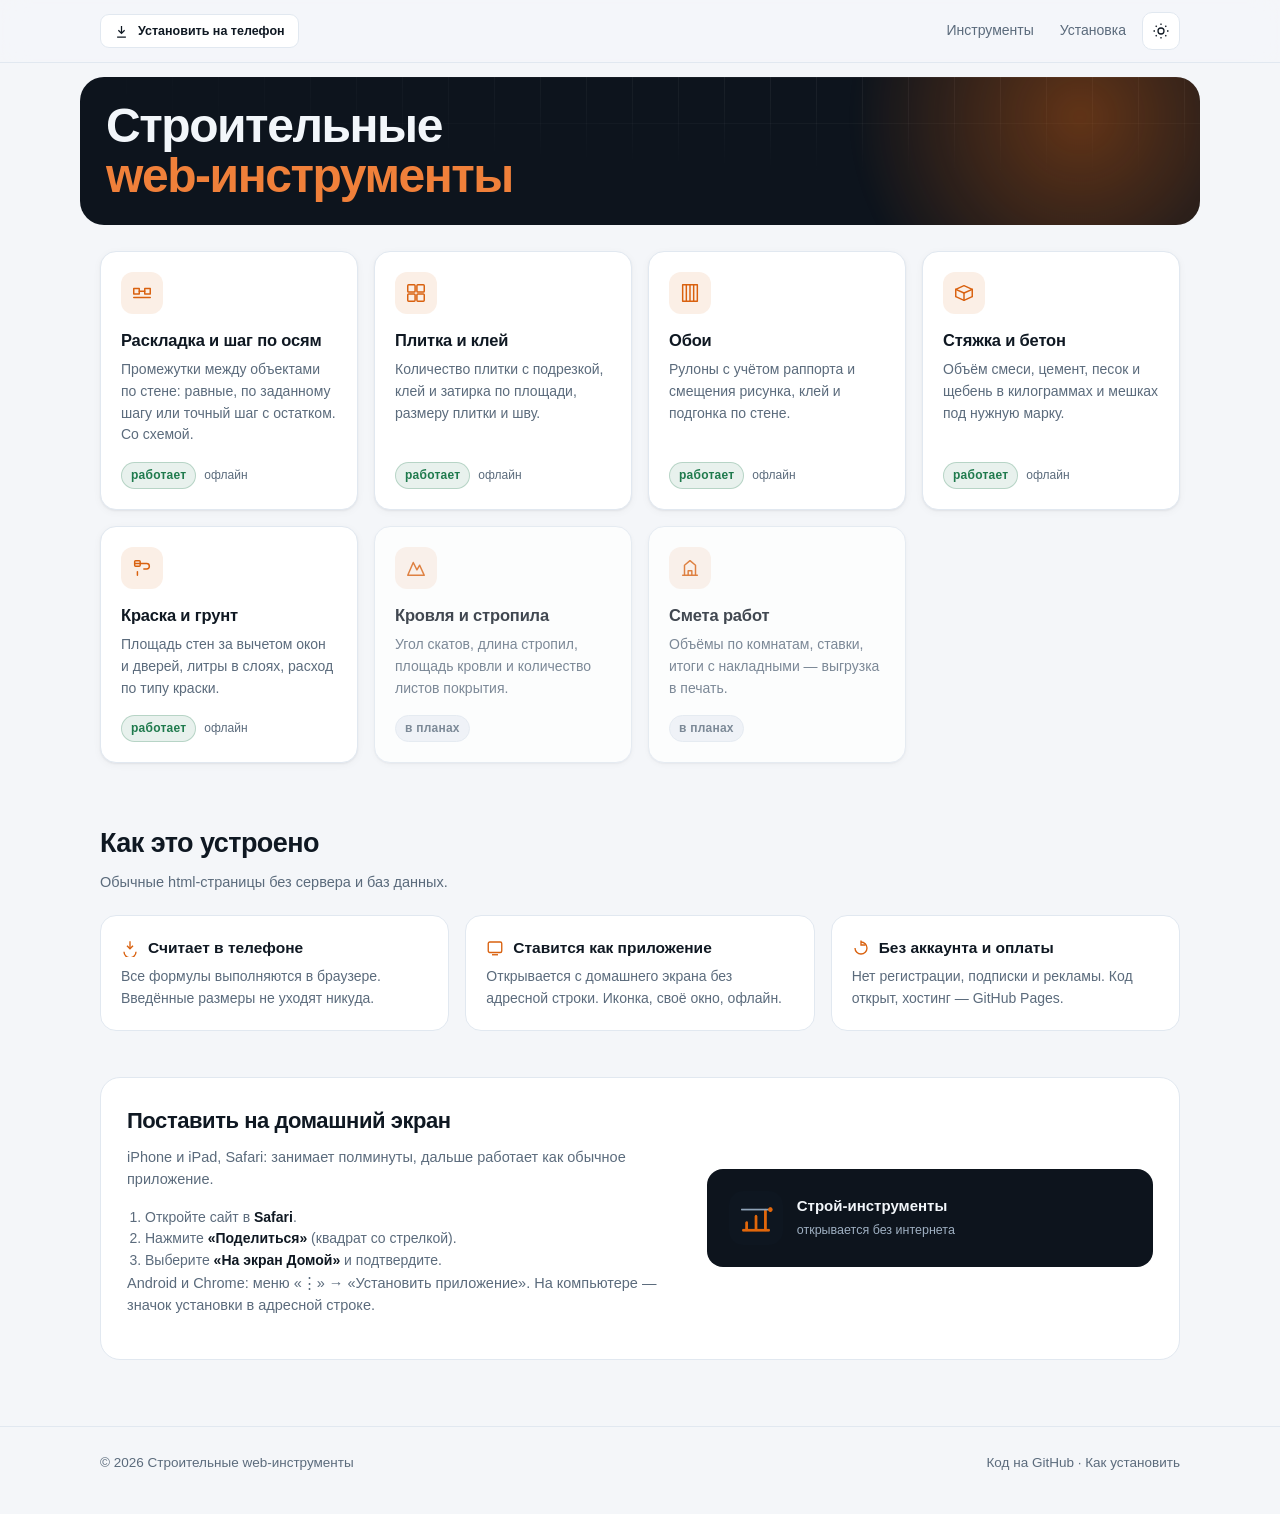
==== index.html @ ab7a718c "Канва без цикла размеров, подпись «Шаг по осям» возвращена" ====
<!DOCTYPE html>
<html lang="ru" data-theme="light">
<head>
<meta charset="utf-8">
<meta name="viewport" content="width=device-width, initial-scale=1, viewport-fit=cover">
<title>Строительные web-инструменты</title>
<meta name="description" content="Расчёты для стройки и отделки прямо в браузере: плитка, обои, стяжка и бетон. Работают офлайн, ставятся на домашний экран как приложение.">
<meta name="theme-color" content="#0d141d">
<meta name="apple-mobile-web-app-capable" content="yes">
<meta name="apple-mobile-web-app-status-bar-style" content="black-translucent">
<meta name="apple-mobile-web-app-title" content="Строй-инструменты">
<link rel="manifest" href="manifest.webmanifest">
<link rel="icon" href="assets/icons/favicon-32.png" sizes="32x32">
<link rel="apple-touch-icon" href="assets/icons/apple-touch-icon.png">
<link rel="stylesheet" href="assets/style.css?v=20261125k">
<meta property="og:type" content="website">
<meta property="og:title" content="Строительные web-инструменты">
<meta property="og:description" content="Калькуляторы для стройки: плитка, обои, бетон. Офлайн, без регистрации.">
<meta property="og:url" content="https://nikolarsen.github.io/">
<meta property="og:image" content="https://nikolarsen.github.io/assets/icons/icon-512.png">
</head>
<body>

<header class="top">
  <div class="wrap top__in">
    <button class="btn btn--soft btn--sm" id="installBtn" type="button" hidden>
      <svg viewBox="0 0 24 24"><path d="M12 3v12M7 10l5 5 5-5M5 21h14"/></svg>
      Установить на телефон
    </button>
    <nav class="top__nav">
      <a class="top__link" href="#tools">Инструменты</a>
      <a class="top__link" href="#install">Установка</a>
      <button class="icon-btn" id="themeBtn" type="button" aria-label="Переключить тему" title="Тема">
        <svg viewBox="0 0 24 24"><circle cx="12" cy="12" r="4"/><path d="M12 2v2M12 20v2M2 12h2M20 12h2M4.9 4.9l1.4 1.4M17.7 17.7l1.4 1.4M19.1 4.9l-1.4 1.4M6.3 17.7l-1.4 1.4"/></svg>
      </button>
    </nav>
  </div>
</header>

<main>
  <section class="hero" aria-labelledby="heroTitle">
    <div class="hero__in">
      <h1 id="heroTitle">Строительные<br><em>web-инструменты</em></h1>
    </div>
  </section>

  <section id="tools">
    <div class="wrap">
      <div class="grid">

        <a class="card" href="tools/layout.html">
          <div class="card__ico"><svg viewBox="0 0 24 24"><path d="M3 7h6v6H3z"/><path d="M15 7h6v6h-6z"/><path d="M3 17h18"/><path d="M9 10h6"/></svg></div>
          <h3>Раскладка и шаг по осям</h3>
          <p>Промежутки между объектами по стене: равные, по заданному шагу или точный шаг с остатком. Со схемой.</p>
          <div class="card__meta"><span class="tag tag--live">работает</span><span>офлайн</span><svg class="card__arrow" viewBox="0 0 24 24" width="16" height="16" fill="none" stroke="currentColor" stroke-width="2"><path d="M5 12h14M13 6l6 6-6 6"/></svg></div>
        </a>

        <a class="card" href="tools/tile.html">
          <div class="card__ico"><svg viewBox="0 0 24 24"><rect x="3" y="3" width="8" height="8" rx="1"/><rect x="13" y="3" width="8" height="8" rx="1"/><rect x="3" y="13" width="8" height="8" rx="1"/><rect x="13" y="13" width="8" height="8" rx="1"/></svg></div>
          <h3>Плитка и клей</h3>
          <p>Количество плитки с подрезкой, клей и затирка по площади, размеру плитки и шву.</p>
          <div class="card__meta"><span class="tag tag--live">работает</span><span>офлайн</span><svg class="card__arrow" viewBox="0 0 24 24" width="16" height="16" fill="none" stroke="currentColor" stroke-width="2"><path d="M5 12h14M13 6l6 6-6 6"/></svg></div>
        </a>

        <a class="card" href="tools/wallpaper.html">
          <div class="card__ico"><svg viewBox="0 0 24 24"><path d="M4 3h16v18H4z"/><path d="M8 3v18M12 3v18M16 3v18"/></svg></div>
          <h3>Обои</h3>
          <p>Рулоны с учётом раппорта и смещения рисунка, клей и подгонка по стене.</p>
          <div class="card__meta"><span class="tag tag--live">работает</span><span>офлайн</span><svg class="card__arrow" viewBox="0 0 24 24" width="16" height="16" fill="none" stroke="currentColor" stroke-width="2"><path d="M5 12h14M13 6l6 6-6 6"/></svg></div>
        </a>

        <a class="card" href="tools/concrete.html">
          <div class="card__ico"><svg viewBox="0 0 24 24"><path d="M3 8l9-4 9 4-9 4-9-4z"/><path d="M3 8v8l9 4 9-4V8"/><path d="M12 12v8"/></svg></div>
          <h3>Стяжка и бетон</h3>
          <p>Объём смеси, цемент, песок и щебень в килограммах и мешках под нужную марку.</p>
          <div class="card__meta"><span class="tag tag--live">работает</span><span>офлайн</span><svg class="card__arrow" viewBox="0 0 24 24" width="16" height="16" fill="none" stroke="currentColor" stroke-width="2"><path d="M5 12h14M13 6l6 6-6 6"/></svg></div>
        </a>

        <a class="card" href="tools/paint.html">
          <div class="card__ico"><svg viewBox="0 0 24 24"><path d="M4 7h13a3 3 0 0 1 0 6h-3"/><rect x="4" y="4" width="6" height="6" rx="1"/><path d="M7 16v4"/></svg></div>
          <h3>Краска и грунт</h3>
          <p>Площадь стен за вычетом окон и дверей, литры в слоях, расход по типу краски.</p>
          <div class="card__meta"><span class="tag tag--live">работает</span><span>офлайн</span><svg class="card__arrow" viewBox="0 0 24 24" width="16" height="16" fill="none" stroke="currentColor" stroke-width="2"><path d="M5 12h14M13 6l6 6-6 6"/></svg></div>
        </a>

        <div class="card card--soon">
          <div class="card__ico"><svg viewBox="0 0 24 24"><path d="M3 20l6-14 4 8 3-5 5 11z"/></svg></div>
          <h3>Кровля и стропила</h3>
          <p>Угол скатов, длина стропил, площадь кровли и количество листов покрытия.</p>
          <div class="card__meta"><span class="tag tag--soon">в планах</span></div>
        </div>

        <div class="card card--soon">
          <div class="card__ico"><svg viewBox="0 0 24 24"><path d="M4 20h16"/><path d="M6 20V9l6-5 6 5v11"/><path d="M10 20v-5h4v5"/></svg></div>
          <h3>Смета работ</h3>
          <p>Объёмы по комнатам, ставки, итоги с накладными — выгрузка в печать.</p>
          <div class="card__meta"><span class="tag tag--soon">в планах</span></div>
        </div>

      </div>
    </div>
  </section>

  <section>
    <div class="wrap">
      <div class="sec-head">
        <div>
          <h2>Как это устроено</h2>
          <p>Обычные html-страницы без сервера и баз данных.</p>
        </div>
      </div>
      <div class="about">
        <div>
          <h3><svg viewBox="0 0 24 24"><path d="M12 3v10"/><path d="M8 9l4 4 4-4"/><path d="M4 17a8 8 0 0 0 16 0"/></svg>Считает в телефоне</h3>
          <p>Все формулы выполняются в браузере. Введённые размеры не уходят никуда.</p>
        </div>
        <div>
          <h3><svg viewBox="0 0 24 24"><rect x="3" y="4" width="18" height="14" rx="2"/><path d="M8 21h8"/></svg>Ставится как приложение</h3>
          <p>Открывается с домашнего экрана без адресной строки. Иконка, своё окно, офлайн.</p>
        </div>
        <div>
          <h3><svg viewBox="0 0 24 24"><path d="M4 12a8 8 0 1 0 8-8"/><path d="M12 2v6h6"/></svg>Без аккаунта и оплаты</h3>
          <p>Нет регистрации, подписки и рекламы. Код открыт, хостинг — GitHub Pages.</p>
        </div>
      </div>

      <div class="install" id="install">
        <div>
          <h2>Поставить на домашний экран</h2>
          <p>iPhone и iPad, Safari: занимает полминуты, дальше работает как обычное приложение.</p>
          <ol>
            <li>Откройте сайт в <b>Safari</b>.</li>
            <li>Нажмите <b>«Поделиться»</b> (квадрат со стрелкой).</li>
            <li>Выберите <b>«На экран Домой»</b> и подтвердите.</li>
          </ol>
          <p class="note">Android и Chrome: меню «⋮» → «Установить приложение». На компьютере — значок установки в адресной строке.</p>
        </div>
        <div class="install__art">
          <img src="assets/icons/icon-192.png" alt="" width="54" height="54">
          <div>
            <b>Строй-инструменты</b>
            <span>открывается без интернета</span>
          </div>
        </div>
      </div>
    </div>
  </section>
</main>

<footer>
  <div class="wrap foot">
    <span>© <span id="year">2026</span> Строительные web-инструменты</span>
    <span>
      <a href="https://github.com/nikolarsen/nikolarsen.github.io">Код на GitHub</a> ·
      <a href="#install">Как установить</a>
    </span>
  </div>
</footer>

<script src="assets/app.js?v=20261125k" defer></script>
</body>
</html>
---- assets/style.css ----
/* Строительные web-инструменты — оформление.
   Палитра, типографика, сетки. Тема светлая по умолчанию, тёмная по классу на <html>. */

:root {
  color-scheme: light;
  --bg: #f4f6f9;
  --surface: #ffffff;
  --surface-2: #eef2f7;
  --text: #0f1822;
  --muted: #5b6b7c;
  --line: #e1e8f0;
  --accent: #d9610f;
  --accent-2: #b84d06;
  --accent-soft: rgba(217, 97, 15, 0.1);
  --hero: #0d141d;
  --hero-text: #f2f6fa;
  --hero-muted: #9fb0c2;
  --ok: #1f7a4d;
  --radius: 16px;
  --radius-sm: 10px;
  --shadow-sm: 0 1px 2px rgba(15, 24, 34, 0.06), 0 2px 8px rgba(15, 24, 34, 0.04);
  --shadow-md: 0 6px 24px rgba(15, 24, 34, 0.1);
  --max: 1120px;
  --font: -apple-system, BlinkMacSystemFont, "SF Pro Text", "Segoe UI", Roboto, "Helvetica Neue", Arial, sans-serif;
  --mono: ui-monospace, SFMono-Regular, "SF Mono", Menlo, Consolas, monospace;
}

:root[data-theme="dark"] {
  color-scheme: dark;
  --bg: #0a0f15;
  --surface: #111a24;
  --surface-2: #16222e;
  --text: #e7eef6;
  --muted: #93a5b7;
  --line: #1e2b39;
  --accent: #f0803a;
  --accent-2: #ffa163;
  --accent-soft: rgba(240, 128, 58, 0.14);
  --shadow-sm: 0 1px 2px rgba(0, 0, 0, 0.4);
  --shadow-md: 0 10px 30px rgba(0, 0, 0, 0.45);
}

* { box-sizing: border-box; }

html { -webkit-text-size-adjust: 100%; scroll-behavior: smooth; }

body {
  margin: 0;
  background: var(--bg);
  color: var(--text);
  font-family: var(--font);
  font-size: 16px;
  line-height: 1.55;
  -webkit-font-smoothing: antialiased;
}

img, svg { display: block; max-width: 100%; }

a { color: inherit; text-decoration: none; }

.wrap { width: 100%; max-width: var(--max); margin: 0 auto; padding: 0 20px; }

/* ── шапка ───────────────────────────────────────────── */
.top {
  position: sticky; top: 0; z-index: 30;
  backdrop-filter: saturate(180%) blur(14px);
  -webkit-backdrop-filter: saturate(180%) blur(14px);
  background: color-mix(in srgb, var(--bg) 82%, transparent);
  border-bottom: 1px solid var(--line);
}
.top__in { display: flex; align-items: center; gap: 14px; height: 62px; }
.brand { display: flex; align-items: center; gap: 10px; font-weight: 650; letter-spacing: -0.01em; }
.brand img { width: 30px; height: 30px; border-radius: 8px; }
.brand span { font-size: 15px; }
.brand small { display: block; font-weight: 500; font-size: 11px; color: var(--muted); letter-spacing: 0.04em; text-transform: uppercase; line-height: 1.2; }
.top__nav { margin-left: auto; flex: 1 0 auto; justify-content: flex-end; display: flex; align-items: center; gap: 6px; }
.top__link { font-size: 14px; color: var(--muted); padding: 8px 10px; border-radius: 9px; }
.top__link:hover { color: var(--text); background: var(--surface-2); }

.icon-btn {
  width: 38px; height: 38px; display: grid; place-items: center;
  border: 1px solid var(--line); border-radius: 10px;
  background: var(--surface); color: var(--text); cursor: pointer;
  transition: background .15s, border-color .15s, transform .15s;
}
.icon-btn:hover { background: var(--surface-2); }
.icon-btn:active { transform: scale(0.97); }
.icon-btn svg { width: 18px; height: 18px; stroke: currentColor; fill: none; stroke-width: 1.7; }

/* ── герой ───────────────────────────────────────────── */
.hero {
  position: relative; overflow: hidden;
  background: var(--hero); color: var(--hero-text);
  margin: 14px auto 0; max-width: var(--max);
  border-radius: 24px;
  isolation: isolate;
}
.hero::before {
  content: ""; position: absolute; inset: 0; z-index: -2;
  background-image:
    linear-gradient(rgba(255,255,255,.05) 1px, transparent 1px),
    linear-gradient(90deg, rgba(255,255,255,.05) 1px, transparent 1px);
  background-size: 46px 46px;
  mask-image: radial-gradient(120% 90% at 85% 0%, #000 20%, transparent 75%);
  -webkit-mask-image: radial-gradient(120% 90% at 85% 0%, #000 20%, transparent 75%);
}
.hero::after {
  content: ""; position: absolute; z-index: -1;
  width: 520px; height: 520px; right: -140px; top: -220px;
  background: radial-gradient(circle, rgba(217,97,15,.42) 0%, rgba(217,97,15,0) 62%);
  filter: blur(6px);
}
.hero__in { padding: 24px 26px 24px; max-width: 760px; }
.eyebrow {
  display: inline-flex; align-items: center; gap: 8px;
  font-size: 12px; letter-spacing: .08em; text-transform: uppercase;
  color: var(--hero-muted); font-weight: 600;
  border: 1px solid rgba(255,255,255,.14); border-radius: 999px; padding: 6px 12px;
  background: rgba(255,255,255,.04);
}
.eyebrow i { width: 6px; height: 6px; border-radius: 50%; background: #f0803a; box-shadow: 0 0 0 4px rgba(240,128,58,.2); }
h1 {
  font-size: clamp(29px, 6vw, 48px); line-height: 1.04; letter-spacing: -0.03em;
  margin: 0; font-weight: 700;
}
h1 em { font-style: normal; color: #f0803a; }
.hero p { color: var(--hero-muted); font-size: clamp(15px, 2.2vw, 18px); margin: 0 0 26px; max-width: 560px; }
.hero__actions { display: flex; flex-wrap: wrap; gap: 10px; margin-top: 20px; }

.btn {
  display: inline-flex; align-items: center; gap: 9px;
  height: 46px; padding: 0 20px; border-radius: 12px;
  font-size: 15px; font-weight: 600; cursor: pointer;
  border: 1px solid transparent; transition: transform .15s, background .15s, box-shadow .15s;
  -webkit-tap-highlight-color: transparent;
}
.btn svg { width: 17px; height: 17px; stroke: currentColor; fill: none; stroke-width: 2; }
.btn--primary { background: var(--accent); color: #fff; box-shadow: 0 8px 22px rgba(217,97,15,.32); }
.btn--primary:hover { background: var(--accent-2); }
.btn--ghost { background: rgba(255,255,255,.06); color: var(--hero-text); border-color: rgba(255,255,255,.18); }
.btn--ghost:hover { background: rgba(255,255,255,.12); }
.btn:active { transform: translateY(1px); }
.btn[disabled] { opacity: .55; cursor: default; }

.hero__stats { display: grid; grid-template-columns: repeat(3, minmax(0, 1fr)); gap: 16px; margin-top: 34px; padding-top: 22px; border-top: 1px solid rgba(255,255,255,.1); }
.hero__stats div { font-size: clamp(11.5px, 3vw, 13px); color: var(--hero-muted); }
.hero__stats b { display: block; font-size: clamp(17px, 4.6vw, 20px); white-space: nowrap; color: var(--hero-text); font-weight: 650; letter-spacing: -0.01em; }

/* ── секции ──────────────────────────────────────────── */
main > section:not(.hero) { padding: 54px 0 6px; }
#tools { padding: 26px 0 6px; }
.sec-head { display: flex; align-items: flex-end; justify-content: space-between; gap: 16px; margin-bottom: 22px; flex-wrap: wrap; }
.sec-head h2 { font-size: clamp(21px, 3.4vw, 27px); letter-spacing: -0.02em; margin: 0; font-weight: 680; }
.sec-head p { margin: 6px 0 0; color: var(--muted); font-size: 14.5px; }
.sec-head .link { font-size: 14px; color: var(--accent); font-weight: 600; }

.grid { display: grid; grid-template-columns: repeat(auto-fill, minmax(258px, 1fr)); gap: 16px; }

.card {
  position: relative; display: flex; flex-direction: column;
  background: var(--surface); border: 1px solid var(--line); border-radius: var(--radius);
  padding: 20px; box-shadow: var(--shadow-sm);
  transition: transform .18s ease, box-shadow .18s ease, border-color .18s ease;
}
a.card:hover { transform: translateY(-3px); box-shadow: var(--shadow-md); border-color: color-mix(in srgb, var(--accent) 30%, var(--line)); }
.card__ico {
  width: 42px; height: 42px; border-radius: 12px; display: grid; place-items: center;
  background: var(--accent-soft); color: var(--accent); margin-bottom: 14px;
}
.card__ico svg { width: 22px; height: 22px; stroke: currentColor; fill: none; stroke-width: 1.6; stroke-linecap: round; stroke-linejoin: round; }
.card h3 { margin: 0 0 6px; font-size: 16.5px; font-weight: 650; letter-spacing: -0.01em; }
.card p { margin: 0; color: var(--muted); font-size: 14px; }
.card p { flex: 1 1 auto; }
.card__meta { margin-top: auto; padding-top: 16px; display: flex; align-items: center; gap: 8px; font-size: 12px; color: var(--muted); }
.tag { border-radius: 999px; padding: 3px 9px; background: var(--surface-2); border: 1px solid var(--line); font-weight: 600; letter-spacing: .02em; }
.tag--live { background: rgba(31,122,77,.1); border-color: rgba(31,122,77,.24); color: var(--ok); }
.tag--soon { background: var(--surface-2); }
.card--soon { opacity: .78; }
.card__arrow { margin-left: auto; color: var(--accent); opacity: 0; transform: translateX(-4px); transition: .18s; }
a.card:hover .card__arrow { opacity: 1; transform: none; }

/* ── блок «почему» ───────────────────────────────────── */
.about { display: grid; grid-template-columns: repeat(auto-fit, minmax(240px, 1fr)); gap: 16px; }
.about div { background: var(--surface); border: 1px solid var(--line); border-radius: var(--radius); padding: 20px; }
.about h3 { margin: 0 0 6px; font-size: 15.5px; font-weight: 650; display: flex; align-items: center; gap: 9px; }
.about h3 svg { width: 18px; height: 18px; stroke: var(--accent); fill: none; stroke-width: 1.8; }
.about p { margin: 0; color: var(--muted); font-size: 14px; }

/* ── установка ───────────────────────────────────────── */
.install {
  margin-top: 46px; display: grid; grid-template-columns: 1.25fr 1fr; gap: 22px; align-items: center;
  background: var(--surface); border: 1px solid var(--line); border-radius: 20px; padding: 26px;
}
.install h2 { margin: 0 0 8px; font-size: 22px; letter-spacing: -0.02em; }
.install p { margin: 0 0 16px; color: var(--muted); font-size: 14.5px; }
.install ol { margin: 0; padding-left: 18px; color: var(--muted); font-size: 14px; }
.install ol b { color: var(--text); }
.install__art {
  border-radius: 16px; padding: 22px; background: var(--hero); color: var(--hero-text);
  display: flex; align-items: center; gap: 14px;
}
.install__art img { width: 54px; height: 54px; border-radius: 14px; }
.install__art b { display: block; font-size: 15px; }
.install__art span { font-size: 12.5px; color: var(--hero-muted); }

/* ── подвал ──────────────────────────────────────────── */
footer { border-top: 1px solid var(--line); margin-top: 60px; padding: 26px 0 40px; }
.foot { display: flex; flex-wrap: wrap; gap: 14px; align-items: center; justify-content: space-between; font-size: 13.5px; color: var(--muted); }
.foot a { color: var(--muted); }
.foot a:hover { color: var(--text); }

/* ── калькуляторы ────────────────────────────────────── */
.tool { padding-top: 24px; padding-bottom: 10px; }
.tool__head { max-width: 720px; margin-bottom: 22px; }
.tool__head h1 { font-size: clamp(24px, 5vw, 34px); margin: 8px 0 8px; color: var(--text); }
.tool__head p { color: var(--muted); margin: 0; }
.panel {
  background: var(--surface); border: 1px solid var(--line); border-radius: var(--radius);
  padding: 22px; box-shadow: var(--shadow-sm);
}
.form { display: grid; grid-template-columns: repeat(auto-fit, minmax(190px, 1fr)); gap: 16px; }
.field { display: flex; flex-direction: column; gap: 6px; }
.field label { font-size: 13px; font-weight: 600; color: var(--muted); }
.field input, .field select {
  height: 44px; padding: 0 12px; font-size: 16px; font-family: var(--font);
  color: var(--text); background: var(--bg);
  border: 1px solid var(--line); border-radius: var(--radius-sm);
  -webkit-appearance: none; appearance: none;
}
.field input:focus, .field select:focus { outline: 2px solid color-mix(in srgb, var(--accent) 45%, transparent); outline-offset: 1px; border-color: var(--accent); }
.field small { font-size: 12px; color: var(--muted); }
.result { margin-top: 22px; border-top: 1px solid var(--line); padding-top: 18px; }
.result__head { display: flex; align-items: baseline; gap: 10px; margin-bottom: 14px; }
.result__head b { font-size: 15px; }
.result__head span { font-size: 12.5px; color: var(--muted); }
.result__grid { display: grid; grid-template-columns: repeat(auto-fit, minmax(160px, 1fr)); gap: 12px; }
.out { background: var(--surface-2); border: 1px solid var(--line); border-radius: var(--radius-sm); padding: 14px; }
.out span { font-size: 12px; color: var(--muted); display: block; margin-bottom: 4px; }
.out b { font-size: 20px; font-weight: 660; letter-spacing: -0.02em; }
.out b i { font-style: normal; font-size: 13px; font-weight: 500; color: var(--muted); }
.note { font-size: 12.5px; color: var(--muted); margin: 14px 0 0; }
.tool__back { display: inline-flex; align-items: center; gap: 7px; font-size: 14px; color: var(--muted); margin-bottom: 4px; }
.tool__back svg { width: 15px; height: 15px; stroke: currentColor; fill: none; stroke-width: 2; }

@media (max-width: 720px) {
  .hero { margin: 14px 14px 0; border-radius: 20px; }
  .hero__in { padding: 22px 20px 22px; }
  .install { grid-template-columns: 1fr; }
  .top__link { display: none; }
  .brand span { font-size: 14px; }
}

@media (prefers-reduced-motion: reduce) {
  * { transition: none !important; animation: none !important; scroll-behavior: auto; }
}

/* компактная кнопка установки в шапке */
.btn--sm { height: 34px; padding: 0 13px; font-size: 12.5px; border-radius: 9px; box-shadow: none; font-weight: 550; }
.btn--soft { background: var(--surface); color: var(--text); border: 1px solid var(--line); }
.btn--soft:hover { background: var(--surface-2); border-color: color-mix(in srgb, var(--accent) 35%, var(--line)); }
.btn--sm svg { width: 15px; height: 15px; }

/* ── страницы инструментов: один экран, без прокрутки страницы ── */
.sr-only { position: absolute; width: 1px; height: 1px; padding: 0; margin: -1px; overflow: hidden; clip: rect(0 0 0 0); white-space: nowrap; border: 0; }

.backlink {
  display: inline-flex; align-items: center; gap: 8px;
  font-size: 14px; font-weight: 550; color: var(--text);
  padding: 7px 12px 7px 9px; border-radius: 10px;
  border: 1px solid var(--line); background: var(--surface);
}
.backlink:hover { background: var(--surface-2); }
.backlink svg { width: 15px; height: 15px; stroke: currentColor; fill: none; stroke-width: 2; }

body.tool-page {
  height: 100vh; height: 100dvh; min-height: 0;
  display: flex; flex-direction: column; overflow: hidden;
}
body.tool-page .top { position: static; flex: 0 0 auto; }
body.tool-page .top__in { height: 54px; }
body.tool-page main.tool {
  flex: 1 1 auto; min-height: 0; display: flex; flex-direction: column;
  padding-top: 10px; padding-bottom: 10px;
}
body.tool-page .panel {
  flex: 1 1 auto; min-height: 0; display: flex; flex-direction: column; gap: 10px;
  padding: 14px; overflow-y: auto; -webkit-overflow-scrolling: touch; flex: 0 1 auto;
}
body.tool-page .form { grid-template-columns: repeat(2, minmax(0, 1fr)); gap: 8px; }
body.tool-page .form .field small { display: none; }
body.tool-page .field { gap: 3px; }
body.tool-page .field label { font-size: 11.5px; }
body.tool-page .field input, body.tool-page .field select { height: 38px; font-size: 15px; border-radius: 9px; }
body.tool-page .result { margin-top: 0; padding-top: 0; border-top: 0; }
body.tool-page .result__head { margin-bottom: 8px; }
body.tool-page .result__grid { grid-template-columns: repeat(2, minmax(0, 1fr)); gap: 8px; }
body.tool-page .out { padding: 10px 12px; }
body.tool-page .out b { font-size: 17px; }
body.tool-page .note { display: none; }
body.tool-page .panel--fill { flex: 1 1 auto; }
body.tool-page .tp-body { flex: 1 1 auto; min-height: 0; gap: 8px; }
body.tool-page .tp-canvas { flex: 1 1 auto; min-height: 110px; height: auto; }
body.tool-page .tp-result { gap: 8px; }
body.tool-page .tp-out { padding: 9px 11px; }
body.tool-page .tp-out b { font-size: 19px; }
body.tool-page .tp-meta { margin-top: 4px; font-size: 11px; }
body.tool-page .tp-seg button { padding: 8px 5px; font-size: 11.5px; }
body.tool-page .tp-field { padding: 7px 24px 7px 9px; }
body.tool-page .tp-field input { font-size: 16px; }

@media (min-width: 900px) {
  body.tool-page .form { grid-template-columns: repeat(auto-fit, minmax(190px, 1fr)); }
  body.tool-page .result__grid { grid-template-columns: repeat(auto-fit, minmax(160px, 1fr)); }
  body.tool-page .panel { padding: 18px; max-width: 1000px; width: 100%; margin: 0 auto; }
  body.tool-page .tp-canvas { min-height: 200px; }
  body.tool-page .tp { max-width: 1000px; }
}
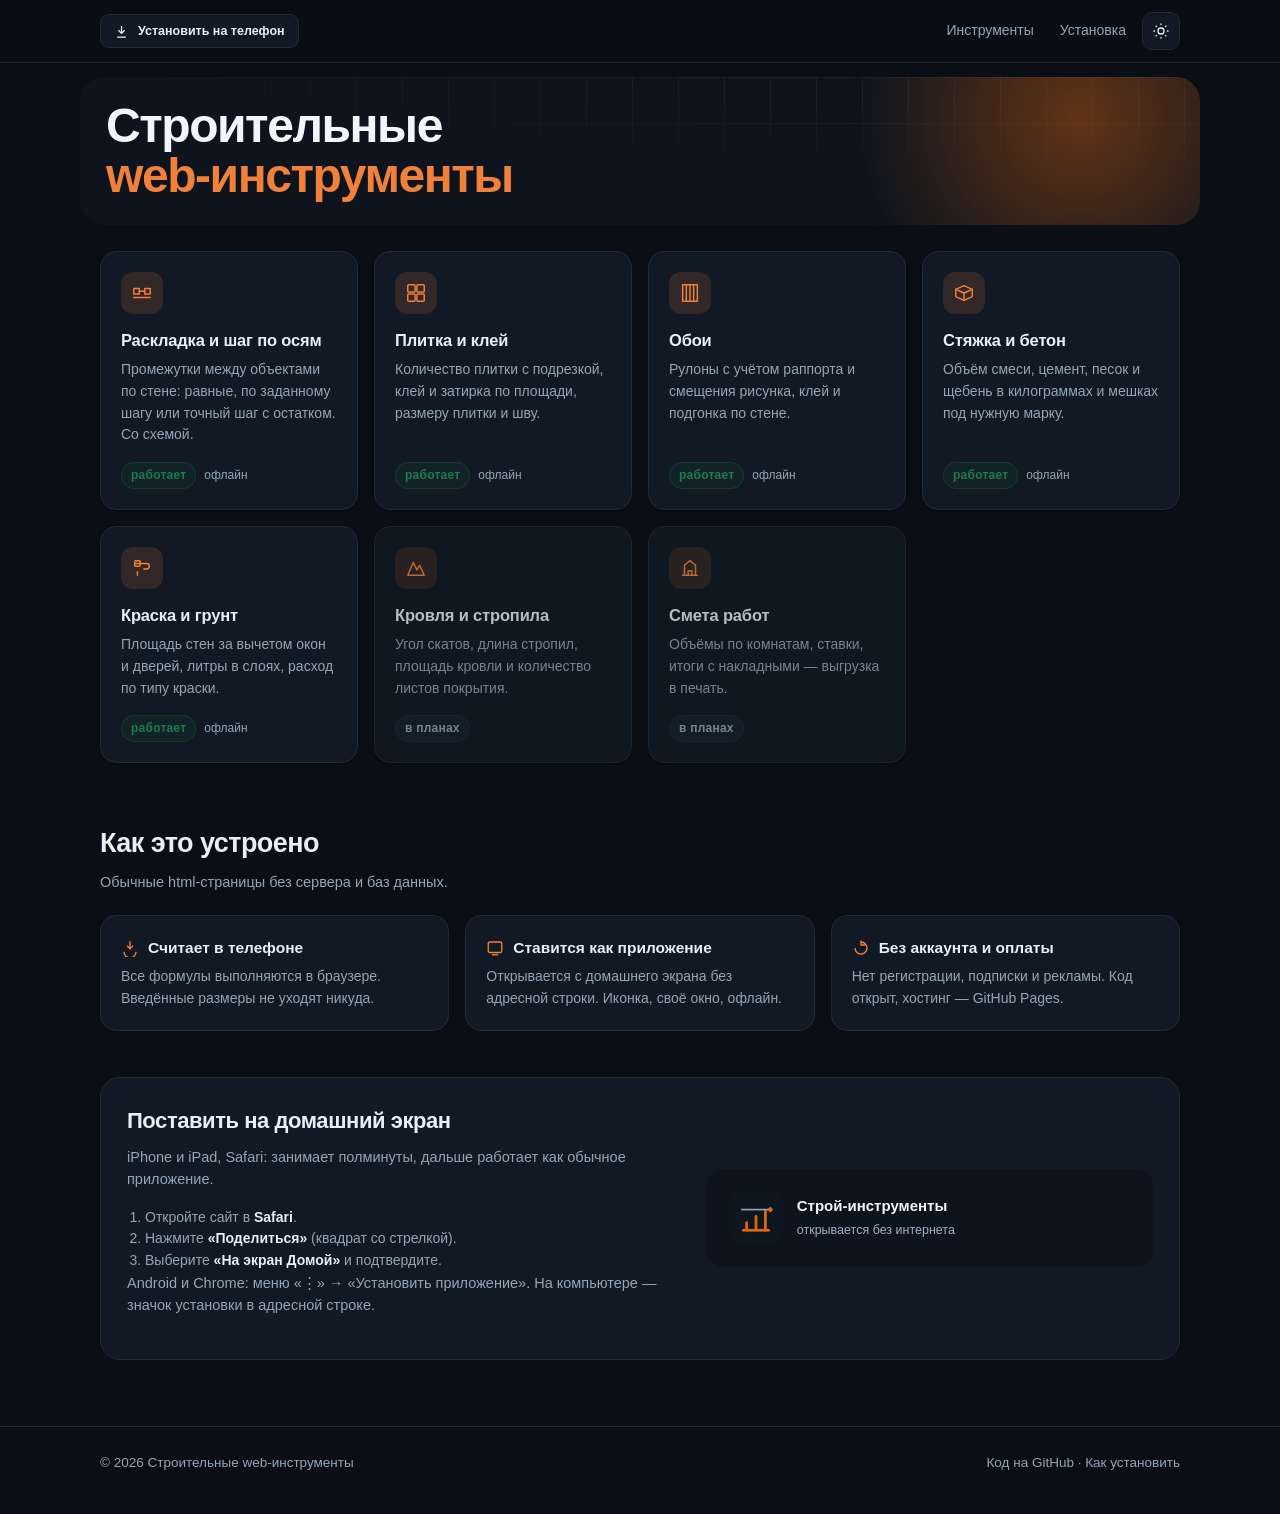
==== commit e0794f6d: "Тёмная тема по умолчанию, полоса статуса учтена, установка на каждой странице" ====
--- a/index.html
+++ b/index.html
@@ -1,5 +1,5 @@
 <!DOCTYPE html>
-<html lang="ru" data-theme="light">
+<html lang="ru" data-theme="dark">
 <head>
 <meta charset="utf-8">
 <meta name="viewport" content="width=device-width, initial-scale=1, viewport-fit=cover">
@@ -12,7 +12,7 @@
 <link rel="manifest" href="manifest.webmanifest">
 <link rel="icon" href="assets/icons/favicon-32.png" sizes="32x32">
 <link rel="apple-touch-icon" href="assets/icons/apple-touch-icon.png">
-<link rel="stylesheet" href="assets/style.css?v=20261125k">
+<link rel="stylesheet" href="assets/style.css?v=20261125m">
 <meta property="og:type" content="website">
 <meta property="og:title" content="Строительные web-инструменты">
 <meta property="og:description" content="Калькуляторы для стройки: плитка, обои, бетон. Офлайн, без регистрации.">
@@ -157,6 +157,6 @@
   </div>
 </footer>
 
-<script src="assets/app.js?v=20261125k" defer></script>
+<script src="assets/app.js?v=20261125m" defer></script>
 </body>
 </html>
--- a/assets/style.css
+++ b/assets/style.css
@@ -63,6 +63,7 @@
 /* ── шапка ───────────────────────────────────────────── */
 .top {
   position: sticky; top: 0; z-index: 30;
+  padding-top: env(safe-area-inset-top);
   backdrop-filter: saturate(180%) blur(14px);
   -webkit-backdrop-filter: saturate(180%) blur(14px);
   background: color-mix(in srgb, var(--bg) 82%, transparent);
@@ -280,7 +281,7 @@
 body.tool-page .top__in { height: 54px; }
 body.tool-page main.tool {
   flex: 1 1 auto; min-height: 0; display: flex; flex-direction: column;
-  padding-top: 10px; padding-bottom: 10px;
+  padding-top: 10px; padding-bottom: max(10px, env(safe-area-inset-bottom));
 }
 body.tool-page .panel {
   flex: 1 1 auto; min-height: 0; display: flex; flex-direction: column; gap: 10px;
@@ -315,3 +316,22 @@
   body.tool-page .tp-canvas { min-height: 200px; }
   body.tool-page .tp { max-width: 1000px; }
 }
+
+/* всплывающая подсказка */
+.toast {
+  position: fixed; left: 50%; z-index: 60;
+  bottom: calc(20px + env(safe-area-inset-bottom));
+  transform: translate(-50%, 14px); opacity: 0; pointer-events: none;
+  max-width: calc(100% - 32px);
+  background: var(--surface); color: var(--text);
+  border: 1px solid var(--line); border-radius: 12px;
+  padding: 12px 16px; font-size: 13.5px; line-height: 1.35; text-align: center;
+  box-shadow: 0 10px 30px rgba(0,0,0,.35);
+  transition: opacity .2s ease, transform .2s ease;
+}
+.toast--show { opacity: 1; transform: translate(-50%, 0); }
+
+/* отступ под нижнюю полосу телефона на обычных страницах */
+@supports (padding: max(0px)) {
+  footer { padding-bottom: max(40px, calc(28px + env(safe-area-inset-bottom))); }
+}
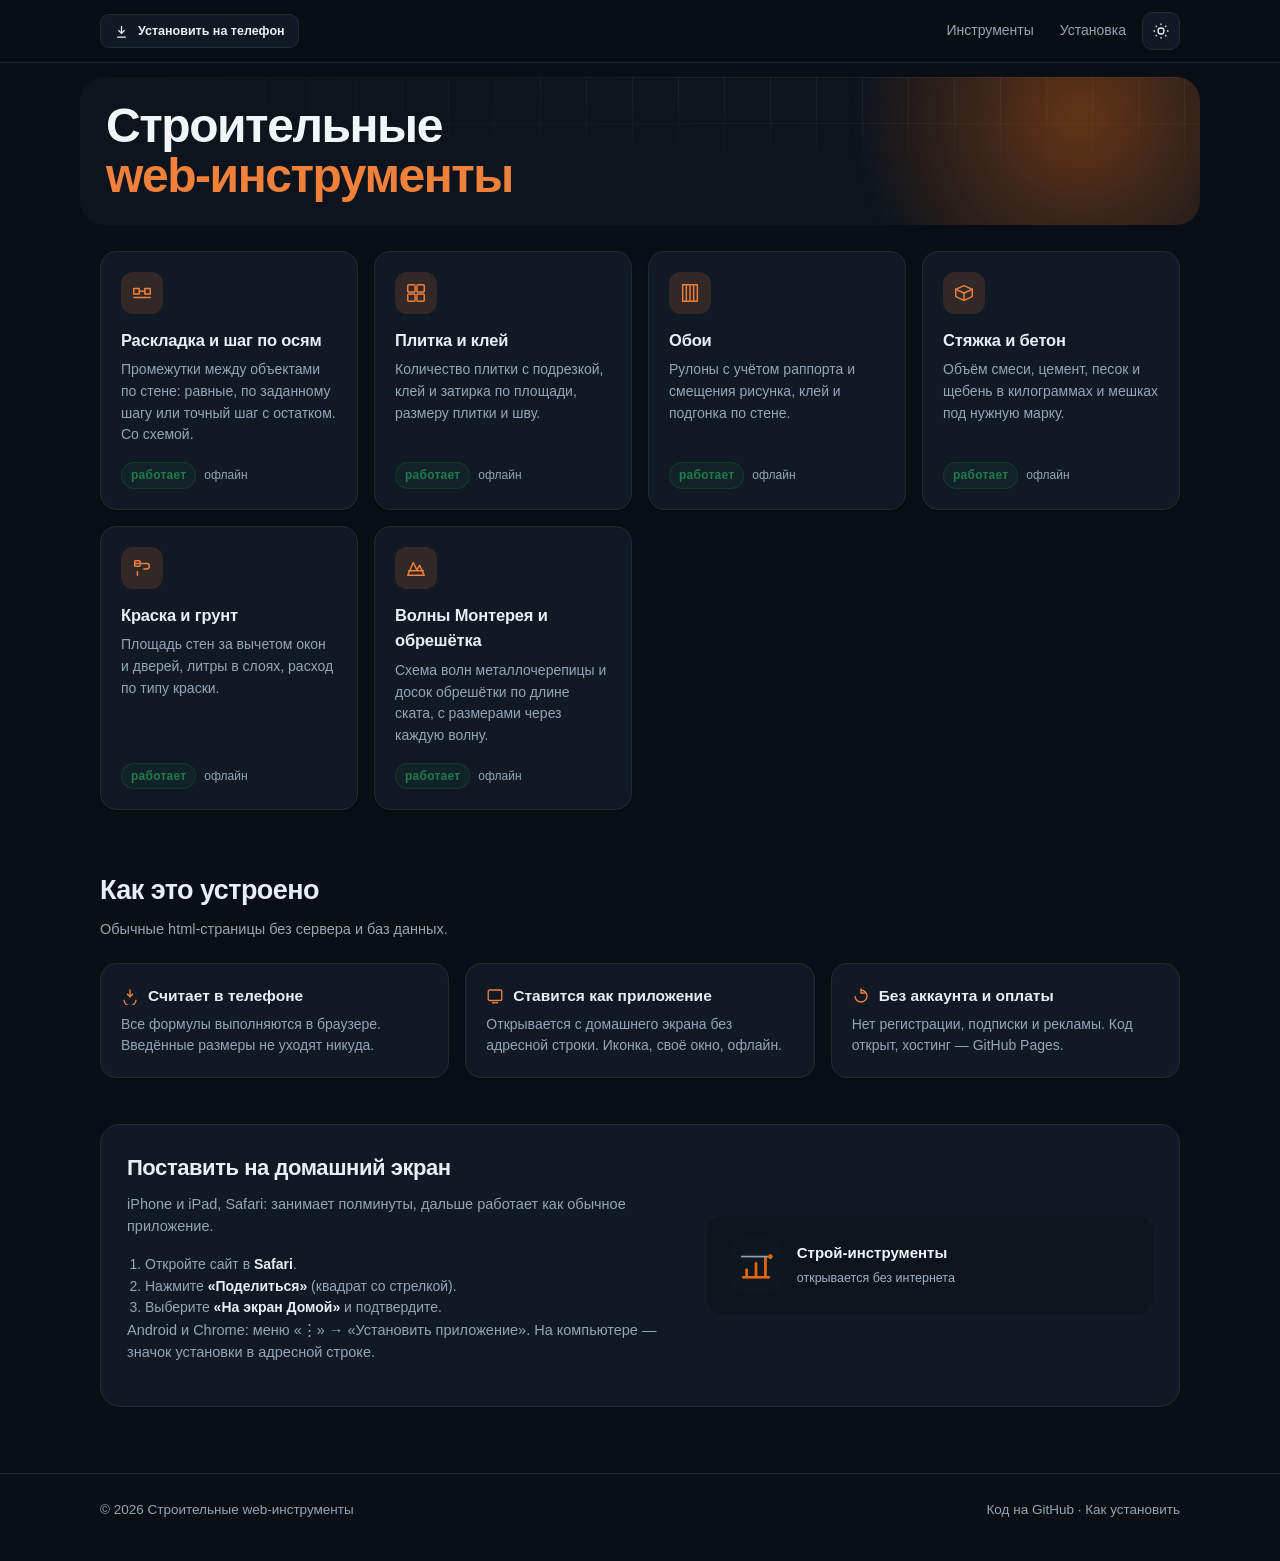
==== commit d12c81b9: "Новый инструмент «Волны Монтерея и обрешётка»: страница, манифест, карточка" ====
--- a/index.html
+++ b/index.html
@@ -12,7 +12,7 @@
 <link rel="manifest" href="manifest.webmanifest">
 <link rel="icon" href="assets/icons/favicon-32.png" sizes="32x32">
 <link rel="apple-touch-icon" href="assets/icons/apple-touch-icon.png">
-<link rel="stylesheet" href="assets/style.css?v=20261125m">
+<link rel="stylesheet" href="assets/style.css?v=20261126a">
 <meta property="og:type" content="website">
 <meta property="og:title" content="Строительные web-инструменты">
 <meta property="og:description" content="Калькуляторы для стройки: плитка, обои, бетон. Офлайн, без регистрации.">
@@ -83,19 +83,12 @@
           <div class="card__meta"><span class="tag tag--live">работает</span><span>офлайн</span><svg class="card__arrow" viewBox="0 0 24 24" width="16" height="16" fill="none" stroke="currentColor" stroke-width="2"><path d="M5 12h14M13 6l6 6-6 6"/></svg></div>
         </a>
 
-        <div class="card card--soon">
-          <div class="card__ico"><svg viewBox="0 0 24 24"><path d="M3 20l6-14 4 8 3-5 5 11z"/></svg></div>
-          <h3>Кровля и стропила</h3>
-          <p>Угол скатов, длина стропил, площадь кровли и количество листов покрытия.</p>
-          <div class="card__meta"><span class="tag tag--soon">в планах</span></div>
-        </div>
-
-        <div class="card card--soon">
-          <div class="card__ico"><svg viewBox="0 0 24 24"><path d="M4 20h16"/><path d="M6 20V9l6-5 6 5v11"/><path d="M10 20v-5h4v5"/></svg></div>
-          <h3>Смета работ</h3>
-          <p>Объёмы по комнатам, ставки, итоги с накладными — выгрузка в печать.</p>
-          <div class="card__meta"><span class="tag tag--soon">в планах</span></div>
-        </div>
+        <a class="card" href="tools/monterey.html">
+          <div class="card__ico"><svg viewBox="0 0 24 24"><path d="M3 20l6-14 4 8 3-5 5 11z"/><path d="M4 15h16"/></svg></div>
+          <h3>Волны Монтерея и обрешётка</h3>
+          <p>Схема волн металлочерепицы и досок обрешётки по длине ската, с размерами через каждую волну.</p>
+          <div class="card__meta"><span class="tag tag--live">работает</span><span>офлайн</span><svg class="card__arrow" viewBox="0 0 24 24" width="16" height="16" fill="none" stroke="currentColor" stroke-width="2"><path d="M5 12h14M13 6l6 6-6 6"/></svg></div>
+        </a>
 
       </div>
     </div>
@@ -157,6 +150,6 @@
   </div>
 </footer>
 
-<script src="assets/app.js?v=20261125m" defer></script>
+<script src="assets/app.js?v=20261126a" defer></script>
 </body>
 </html>
--- a/assets/style.css
+++ b/assets/style.css
@@ -265,9 +265,9 @@
 .sr-only { position: absolute; width: 1px; height: 1px; padding: 0; margin: -1px; overflow: hidden; clip: rect(0 0 0 0); white-space: nowrap; border: 0; }
 
 .backlink {
-  display: inline-flex; align-items: center; gap: 8px;
-  font-size: 14px; font-weight: 550; color: var(--text);
-  padding: 7px 12px 7px 9px; border-radius: 10px;
+  display: inline-flex; align-items: center; gap: 7px; white-space: nowrap;
+  font-size: 13px; font-weight: 550; color: var(--text);
+  padding: 6px 11px 6px 8px; border-radius: 10px;
   border: 1px solid var(--line); background: var(--surface);
 }
 .backlink:hover { background: var(--surface-2); }
@@ -278,7 +278,9 @@
   display: flex; flex-direction: column; overflow: hidden;
 }
 body.tool-page .top { position: static; flex: 0 0 auto; }
-body.tool-page .top__in { height: 54px; }
+body.tool-page .top__in { height: 54px; gap: 8px; }
+body.tool-page .top__nav { flex: 0 0 auto; }
+body.tool-page .btn--sm { height: 32px; padding: 0 10px; font-size: 12px; }
 body.tool-page main.tool {
   flex: 1 1 auto; min-height: 0; display: flex; flex-direction: column;
   padding-top: 10px; padding-bottom: max(10px, env(safe-area-inset-bottom));
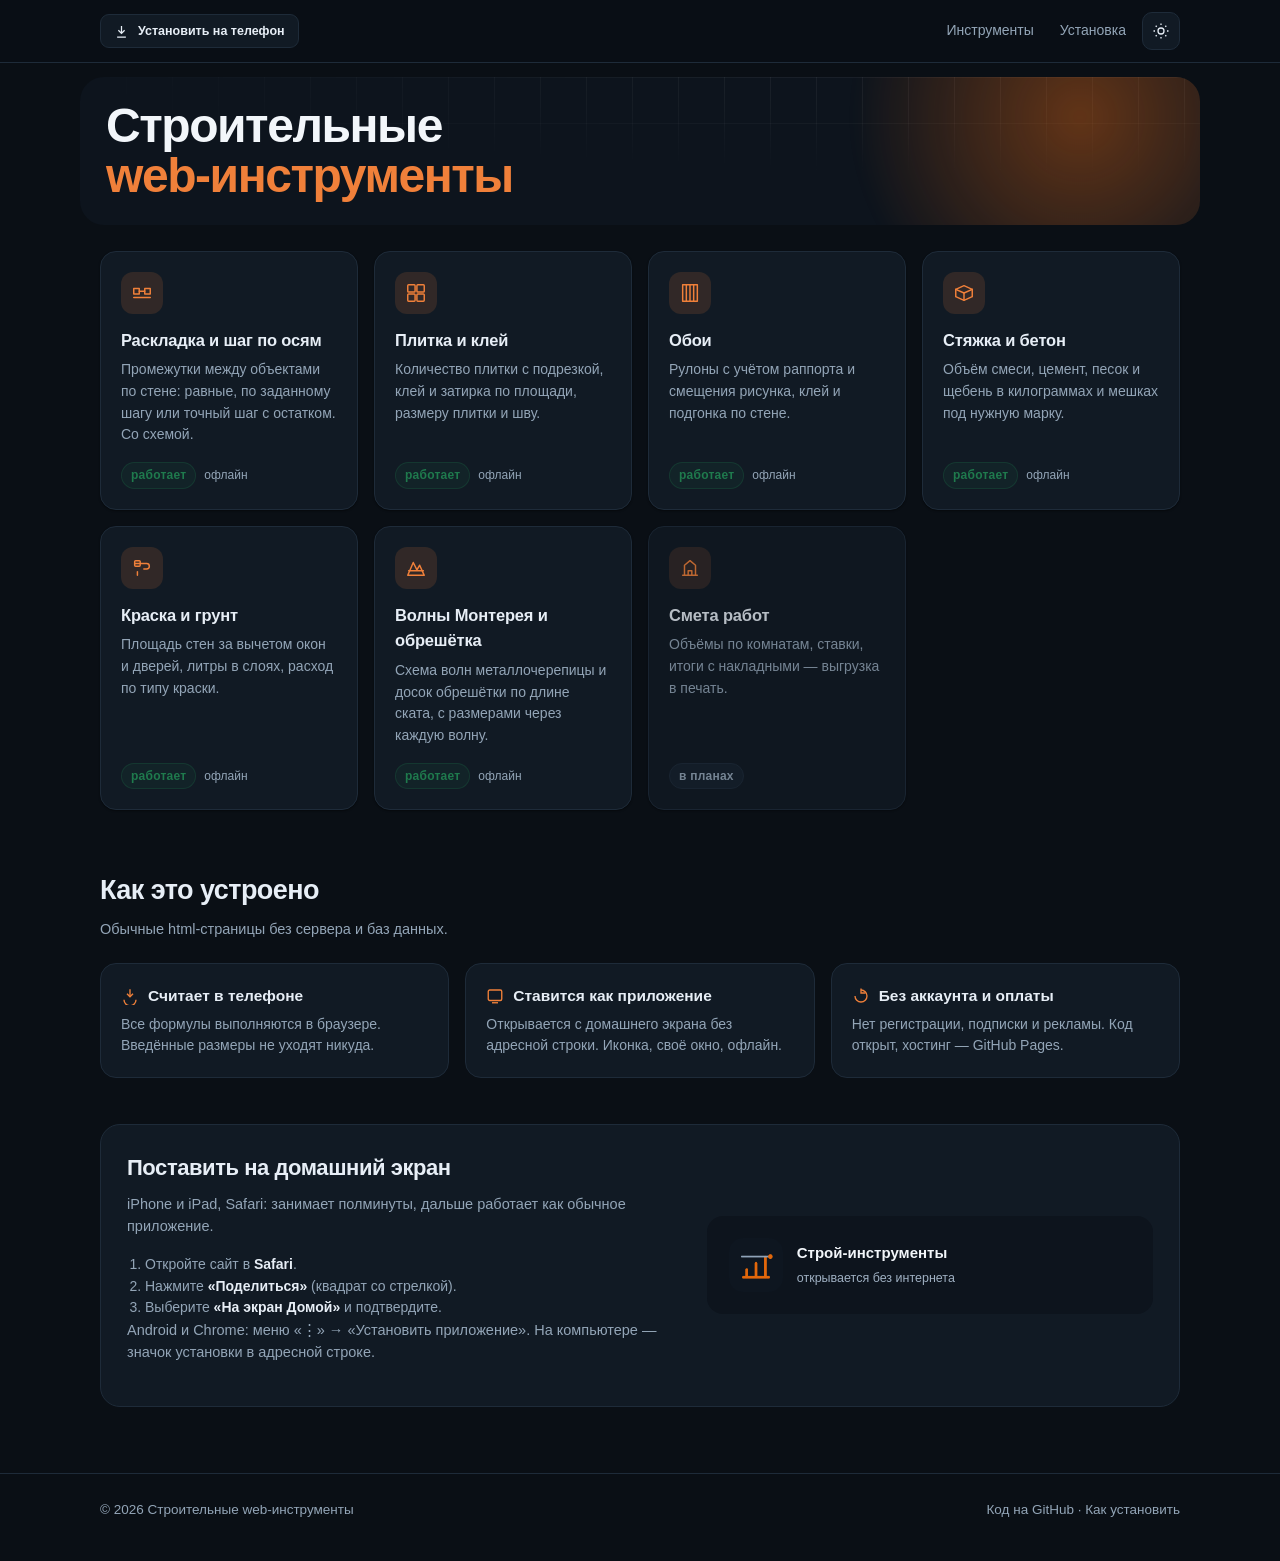
==== commit 6c72f763: "Возвращена карточка «Смета работ»" ====
--- a/index.html
+++ b/index.html
@@ -90,6 +90,13 @@
           <div class="card__meta"><span class="tag tag--live">работает</span><span>офлайн</span><svg class="card__arrow" viewBox="0 0 24 24" width="16" height="16" fill="none" stroke="currentColor" stroke-width="2"><path d="M5 12h14M13 6l6 6-6 6"/></svg></div>
         </a>
 
+        <div class="card card--soon">
+          <div class="card__ico"><svg viewBox="0 0 24 24"><path d="M4 20h16"/><path d="M6 20V9l6-5 6 5v11"/><path d="M10 20v-5h4v5"/></svg></div>
+          <h3>Смета работ</h3>
+          <p>Объёмы по комнатам, ставки, итоги с накладными — выгрузка в печать.</p>
+          <div class="card__meta"><span class="tag tag--soon">в планах</span></div>
+        </div>
+
       </div>
     </div>
   </section>
